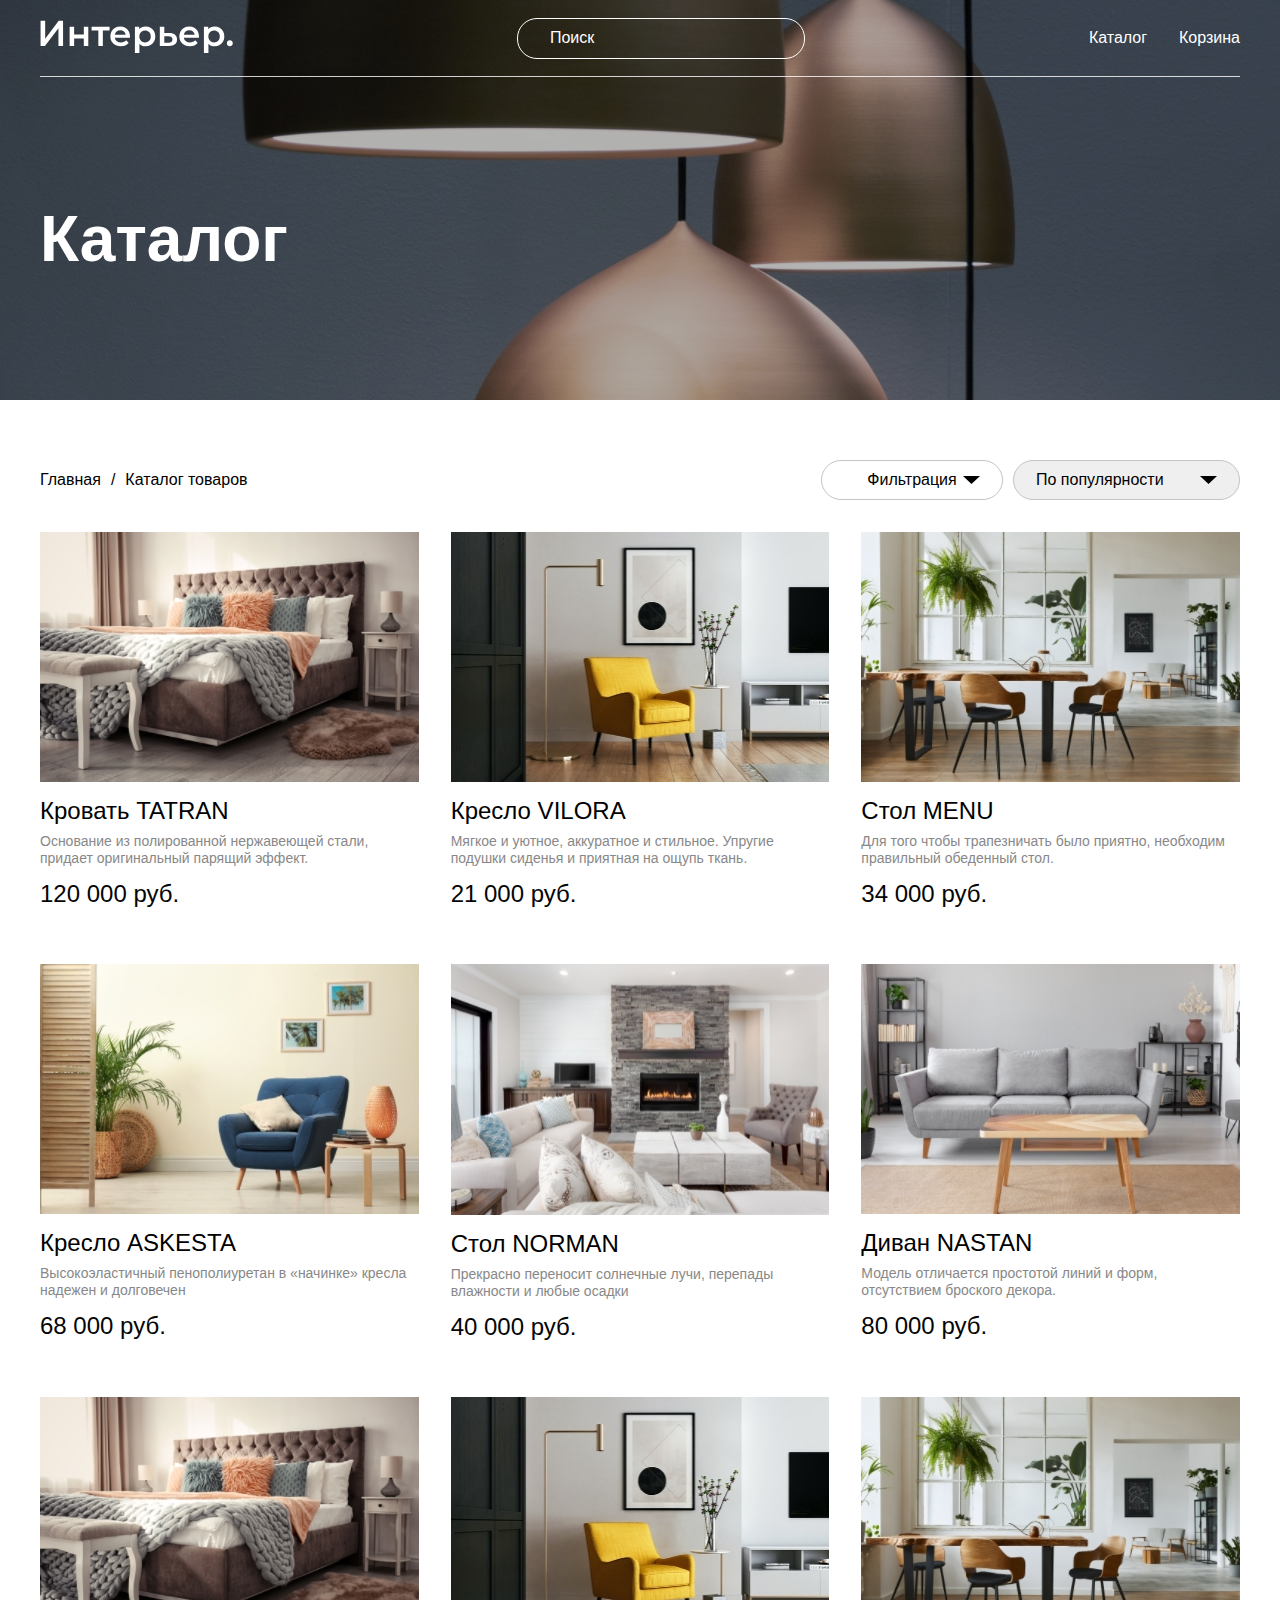
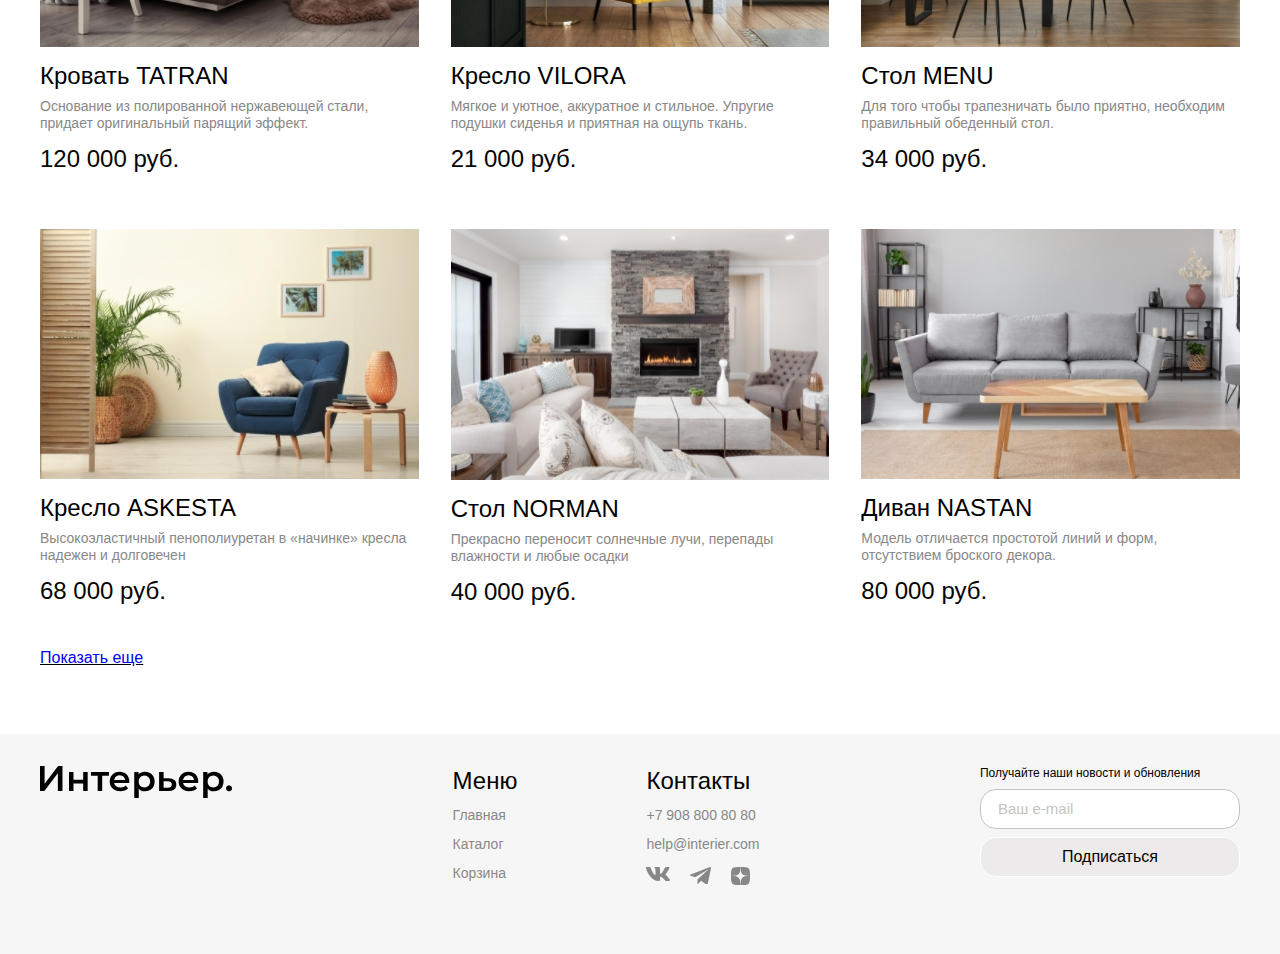
==== cart.html @ 47e3a4e4 "перевела на препроцессоры" ====
<!DOCTYPE html>
<html lang="en">

<head>
    <meta charset="UTF-8">
    <meta name="viewport" content="width=device-width, initial-scale=1.0">
    <title>Каталог</title>
    <link rel="stylesheet" href="style.css">

</head>

<body>

    <div class="top-catalog center">
        <header class="header">
            <a class="header__logo logo" href="index.html"><img src="img/logo.svg" alt="логотип"></a>


            <input class="header__search" placeholder="Поиск">

            <nav class="header__menu">
                <ul class="header__menu-list">
                    <li class="header__menu-item"><a class="header__menu-link menu__link"
                            href="catalog.html">Каталог</a>
                    </li>
                    <li class="header__menu-item"><a class="header__menu-link menu__link" href="basket.html">Корзина</a>
                    </li>
                </ul>
            </nav>
        </header>

        <section class="top__content">
            <h1 class="top__title top-catalog__title">Каталог</h1>
        </section>
    </div>

    <div class="menu-catalog center">
        <nav>
            <ul class="menu-catalog__nav">
                <li class="menu-catalog__item"><a class="menu-catalog__link" href="index.html">Главная</a></li>
                <li class="menu-catalog__item"><a class="menu-catalog__link" href="index.html">Каталог товаров</a></li>
            </ul>
        </nav>

        <div class="filter">
            <button class="filter__button">Фильтрация</button>
            <select class="filter__select" name="popular" id="">
                <option value="">По популярности</option>
            </select>
        </div>
    </div>

    <section class="product__box product-catalog__box center">

        <div class="product__content">

            <article class="product__card">
                <a href="#"><img class="product__img" src="img/product5.jpeg" alt="желтое кресло"></a>
                <a class="product__name" href="#">Кровать TATRAN</a>
                <p class="product__text">Основание из полированной нержавеющей стали, придает оригинальный парящий
                    эффект.</p>

                <div class="product__box-price">
                    <span class="product__price">120 000 руб.</span>
                </div>
            </article>

            <article class="product__card">
                <a href="#"><img class="product__img" src="img/product1.jpeg" alt="желтое кресло"></a>
                <a class="product__name" href="#">Кресло VILORA</a>
                <p class="product__text">Мягкое и уютное, аккуратное и стильное. Упругие подушки сиденья и приятная на
                    ощупь ткань.</p>

                <div class="product__box-price">
                    <span class="product__price">21 000 руб.</span>
                </div>
            </article>

            <article class="product__card">
                <a href="#"><img class="product__img" src="img/product6.jpeg" alt="желтое кресло"></a>
                <a class="product__name" href="#">Стол MENU</a>
                <p class="product__text">Для того чтобы трапезничать было приятно, необходим правильный обеденный стол.
                </p>

                <div class="product__box-price">
                    <span class="product__price">34 000 руб.</span>
                </div>
            </article>

            <article class="product__card">
                <a href="#"><img class="product__img" src="img/product7.jpeg" alt="желтое кресло"></a>
                <a class="product__name" href="#">Кресло ASKESTA</a>
                <p class="product__text">Высокоэластичный пенополиуретан в «начинке» кресла надежен и долговечен</p>

                <div class="product__box-price">
                    <span class="product__price">68 000 руб.</span>
                </div>
            </article>

            <article class="product__card">
                <a href="#"><img class="product__img" src="img/product8.jpeg" alt="желтое кресло"></a>
                <a class="product__name" href="#">Стол NORMAN</a>
                <p class="product__text">Прекрасно переносит солнечные лучи, перепады влажности и любые осадки</p>

                <div class="product__box-price">
                    <span class="product__price">40 000 руб.</span>
                </div>
            </article>

            <article class="product__card">
                <a href="#"><img class="product__img" src="img/product9.jpeg" alt="желтое кресло"></a>
                <a class="product__name" href="#">Диван NASTAN</a>
                <p class="product__text">Модель отличается простотой линий и форм, отсутствием броского декора.</p>

                <div class="product__box-price">
                    <span class="product__price">80 000 руб.</span>
                </div>
            </article>

            <article class="product__card">
                <a href="#"><img class="product__img" src="img/product5.jpeg" alt="желтое кресло"></a>
                <a class="product__name" href="#">Кровать TATRAN</a>
                <p class="product__text">Основание из полированной нержавеющей стали, придает оригинальный парящий
                    эффект.</p>

                <div class="product__box-price">
                    <span class="product__price">120 000 руб.</span>
                </div>
            </article>

            <article class="product__card">
                <a href="#"><img class="product__img" src="img/product1.jpeg" alt="желтое кресло"></a>
                <a class="product__name" href="#">Кресло VILORA</a>
                <p class="product__text">Мягкое и уютное, аккуратное и стильное. Упругие подушки сиденья и приятная на
                    ощупь ткань.</p>

                <div class="product__box-price">
                    <span class="product__price">21 000 руб.</span>
                </div>
            </article>

            <article class="product__card">
                <a href="#"><img class="product__img" src="img/product6.jpeg" alt="желтое кресло"></a>
                <a class="product__name" href="#">Стол MENU</a>
                <p class="product__text">Для того чтобы трапезничать было приятно, необходим правильный обеденный стол.
                </p>

                <div class="product__box-price">
                    <span class="product__price">34 000 руб.</span>
                </div>
            </article>

            <article class="product__card">
                <a href="#"><img class="product__img" src="img/product7.jpeg" alt="желтое кресло"></a>
                <a class="product__name" href="#">Кресло ASKESTA</a>
                <p class="product__text">Высокоэластичный пенополиуретан в «начинке» кресла надежен и долговечен</p>

                <div class="product__box-price">
                    <span class="product__price">68 000 руб.</span>
                </div>
            </article>

            <article class="product__card">
                <a href="#"><img class="product__img" src="img/product8.jpeg" alt="желтое кресло"></a>
                <a class="product__name" href="#">Стол NORMAN</a>
                <p class="product__text">Прекрасно переносит солнечные лучи, перепады влажности и любые осадки</p>

                <div class="product__box-price">
                    <span class="product__price">40 000 руб.</span>
                </div>
            </article>

            <article class="product__card">
                <a href="#"><img class="product__img" src="img/product9.jpeg" alt="желтое кресло"></a>
                <a class="product__name" href="#">Диван NASTAN</a>
                <p class="product__text">Модель отличается простотой линий и форм, отсутствием броского декора.</p>

                <div class="product__box-price">
                    <span class="product__price">80 000 руб.</span>
                </div>
            </article>
        </div>
    </section>

    <div class="link-box center"><a href="#">Показать еще</a></div>

    <footer class="footer center">

        <a class="footer__logo logo" href="index.html"><img src="img/Logo black.svg" alt="логотип"></a>

        <div class="footer__nav-content">

            <nav class="footer__menu">
                <h4 class="footer__heading">Меню</h4>
                <ul class="footer__menu-list">
                    <li class="footer__menu-item"><a class="footer__link menu__link" href="index.html">Главная</a>
                    </li>
                    <li class="footer__menu-item"> <a class="footer__link menu__link" href="catalog.html">Каталог</a>
                    </li>
                    <li class="footer__menu-item"><a class="footer__link menu__link" href="basket.html">Корзина</a></li>
                </ul>
            </nav>

            <div class="contacts">

                <h4 class="footer__heading">Контакты</h4>
                <ul class="footer__menu-list footer__contact-list">
                    <li class="footer__list-item footer__contact-item"><a class="footer__link"
                            href="tel:+7 908 800 80 80">+7 908 800 80 80</a>
                    </li>
                    <li class="footer__list-item footer__contact-item"><a class="footer__link"
                            href="mailto:help@interier.com">help@interier.com</a>
                    </li>
                </ul>

                <ul class="footer__menu-list footer__social-list">
                    <li class="footer__list-item footer__social-item"><a href="#"><svg width="24.000488"
                                height="14.000000" viewBox="0 0 24.0005 14" fill="none"
                                xmlns="http://www.w3.org/2000/svg" xmlns:xlink="http://www.w3.org/1999/xlink">
                                <desc>
                                    Created with Pixso.
                                </desc>
                                <defs />
                                <path id="Vector"
                                    d="M23.45 0.94C23.61 0.4 23.45 0 22.65 0L20.02 0C19.36 0 19.05 0.34 18.88 0.72C18.88 0.72 17.55 3.92 15.66 6C15.04 6.6 14.77 6.79 14.43 6.79C14.27 6.79 14.01 6.6 14.01 6.05L14.01 0.94C14.01 0.29 13.83 0 13.27 0L9.15 0C8.73 0 8.48 0.3 8.48 0.59C8.48 1.21 9.42 1.35 9.52 3.1L9.52 6.9C9.52 7.73 9.37 7.88 9.03 7.88C8.14 7.88 5.98 4.67 4.69 1C4.45 0.28 4.19 0 3.52 0L0.89 0C0.14 0 0 0.34 0 0.72C0 1.41 0.89 4.79 4.14 9.28C6.31 12.34 9.37 14 12.15 14C13.82 14 14.02 13.63 14.02 12.99L14.02 10.68C14.02 9.94 14.18 9.79 14.71 9.79C15.1 9.79 15.77 9.99 17.33 11.46C19.1 13.21 19.4 14 20.4 14L23.02 14C23.77 14 24.15 13.63 23.93 12.9C23.7 12.18 22.85 11.12 21.72 9.88C21.11 9.17 20.19 8.4 19.91 8.02C19.52 7.53 19.63 7.31 19.91 6.87C19.91 6.87 23.11 2.45 23.44 0.94L23.45 0.94Z"
                                    fill="#888888" fill-opacity="1.000000" fill-rule="evenodd" />
                            </svg></a></li>
                    <li class="footer__list-item footer__social-item"><a href="#"><svg width="21.000000"
                                height="17.675720" viewBox="0 0 21 17.6757" fill="none"
                                xmlns="http://www.w3.org/2000/svg" xmlns:xlink="http://www.w3.org/1999/xlink">
                                <desc>
                                    Created with Pixso.
                                </desc>
                                <defs />
                                <path id="Vector"
                                    d="M19.29 0.2L0.68 7.41C-0.06 7.74 -0.32 8.42 0.5 8.78L5.28 10.31L16.82 3.14C17.45 2.69 18.09 2.81 17.54 3.3L7.63 12.32L7.31 16.14C7.6 16.73 8.13 16.73 8.47 16.44L11.21 13.83L15.91 17.37C17 18.02 17.59 17.6 17.83 16.41L20.91 1.74C21.23 0.28 20.68 -0.37 19.29 0.2Z"
                                    fill="#888888" fill-opacity="1.000000" fill-rule="nonzero" />
                            </svg>
                        </a></li>
                    <li class="footer__list-item footer__social-item"><a href="#"><svg width="19.000000"
                                height="18.000000" viewBox="0 0 19 18" fill="none" xmlns="http://www.w3.org/2000/svg"
                                xmlns:xlink="http://www.w3.org/1999/xlink">
                                <desc>
                                    Created with Pixso.
                                </desc>
                                <defs />
                                <path id="Vector"
                                    d="M11.33 10.73C9.83 12.19 9.73 14.01 9.6 18C13.52 18 16.23 17.98 17.62 16.7C18.98 15.37 19 12.69 19 9.09C14.79 9.22 12.87 9.32 11.33 10.73ZM0 9.09C0 12.69 0.01 15.37 1.37 16.7C2.76 17.98 5.47 18 9.39 18C9.26 14.01 9.16 12.19 7.66 10.73C6.12 9.32 4.2 9.21 0 9.09ZM9.39 0C5.48 0 2.76 0.01 1.37 1.29C0.01 2.62 0 5.31 0 8.9C4.2 8.77 6.12 8.67 7.66 7.26C9.16 5.8 9.26 3.98 9.39 0ZM11.33 7.26C9.83 5.8 9.73 3.98 9.6 0C13.52 0 16.23 0.01 17.62 1.29C18.98 2.62 19 5.31 19 8.9C14.79 8.77 12.87 8.67 11.33 7.26Z"
                                    fill="#888888" fill-opacity="1.000000" fill-rule="nonzero" />
                            </svg>
                        </a>
                    </li>
                </ul>

            </div>
        </div>

        <form class="footer__subscription" action="#">
            <p class="footer__subscription-text">Получайте наши новости и обновления</p>
            <input class="footer__subscription-input" type="email" placeholder="Ваш e-mail">
            <button class="footer__subscription-button">Подписаться</button>
        </form>

    </footer>
</body>

</html>
---- style.css ----
@charset "UTF-8";
* {
  margin: 0;
  padding: 0;
  list-style: none;
}

a {
  text-decoration: none;
}

body {
  font-family: "Montserrat", sans-serif;
}

.center {
  padding-left: calc(50% - 600px);
  padding-right: calc(50% - 600px);
}

.header {
  height: 76px;
  display: flex;
  border-bottom: 0.5px solid rgba(255, 255, 255, 0.8);
  flex-wrap: wrap;
  justify-content: space-between;
  align-items: center;
}
.header__search {
  width: 288px;
  height: 41px;
  border: 1px solid rgb(255, 255, 255);
  outline: none;
  border-radius: 20px;
  background-color: transparent;
  color: rgb(255, 255, 255);
  font-size: 16px;
  font-weight: 400;
  line-height: 20px;
  letter-spacing: 0%;
  text-align: left;
  padding-left: 32px;
  padding-right: 32px;
  box-sizing: border-box;
}
.header__search::-moz-placeholder {
  color: rgb(255, 255, 255);
  font-size: 16px;
  font-weight: 400;
  line-height: 20px;
  font: inherit;
}
.header__search::placeholder {
  color: rgb(255, 255, 255);
  font-size: 16px;
  font-weight: 400;
  line-height: 20px;
  font: inherit;
}
.header__menu-list {
  display: flex;
  gap: 32px;
}
.header__menu-link {
  color: rgb(255, 255, 255);
  font-size: 16px;
  font-weight: 400;
  line-height: 20px;
}
.header__menu-link:hover {
  text-decoration: underline;
}

.top {
  height: 735px;
  background-image: url(img/topback.jpeg);
  background-repeat: no-repeat;
  background-position: center;
  background-size: cover;
}
.top__title {
  font-weight: 600;
  font-size: 64px;
  line-height: 70px;
  margin-top: 64px;
  margin-bottom: 16px;
  color: rgb(255, 255, 255);
  width: 792px;
}
.top__text {
  font-size: 24px;
  line-height: 32px;
  margin-bottom: 16px;
  font-weight: 400;
  color: rgb(255, 255, 255);
}
.top__link {
  font-size: 16px;
  line-height: 24px;
  color: rgb(255, 255, 255);
  font-weight: 400;
}

.for {
  padding-top: 64px;
}
.for__box {
  display: grid;
  gap: 32px;
  grid-template-columns: repeat(6, 1fr);
  grid-template-rows: repeat(2, 1 fr);
}
.for__item {
  height: 415px;
  grid-column: span 2;
  color: rgb(255, 255, 255);
  font-size: 34px;
  font-weight: 600;
  line-height: 41px;
  display: flex;
  justify-content: center;
  align-items: center;
}
.for__item_big {
  height: 415px;
  grid-column: span 3;
}
.for__item1 {
  background-image: url(img/product1_for.png);
}
.for__item2 {
  background-image: url(img/product2_for.png);
}
.for__item3 {
  background-image: url(img/product3_for.png);
}
.for__item4 {
  background-image: url(img/product4_for.png);
}
.for__item5 {
  background-image: url(img/product5_for.png);
}

.product {
  margin-top: 64px;
}
.product__card {
  width: 378.6666666667px;
  display: flex;
  flex-direction: column;
}
.product__content {
  margin-top: 32px;
  display: flex;
  row-gap: 48px;
  -moz-column-gap: 32px;
       column-gap: 32px;
  flex-wrap: wrap;
}
.product__img {
  width: 100%;
}
.product__heading {
  font-weight: 600;
  font-size: 48px;
  line-height: 59px;
  color: #000000;
  margin-bottom: 32px;
}
.product__name {
  font-weight: 500;
  font-size: 24px;
  line-height: 29px;
  color: #000000;
  margin-top: 10px;
  margin-bottom: 8px;
}
.product__text {
  font-size: 14px;
  font-weight: 400;
  line-height: 17px;
  color: #888888;
  margin-bottom: 12px;
}
.product__box-price {
  display: flex;
  gap: 30px;
  padding-bottom: 8px;
}
.product__price {
  font-weight: 500;
  font-size: 24px;
  line-height: 29px;
  color: #050505;
}
.product__price_oldprice {
  font-weight: 500;
  font-size: 24px;
  line-height: 29px;
  text-decoration-line: line-through;
  color: #888888;
}

.link-box {
  font-size: 16px;
  font-weight: 400;
  line-height: 24px;
  text-decoration-line: underline;
  margin-top: 32px;
  margin-bottom: 64px;
}

.footer {
  display: flex;
  flex-wrap: wrap;
  justify-content: space-between;
  background-color: rgb(247, 246, 246);
  padding-top: 32px;
  padding-bottom: 60px;
}
.footer__nav-content {
  display: flex;
  flex-wrap: wrap;
  gap: 129px;
}
.footer__heading {
  font-weight: 500;
  font-size: 24px;
  line-height: 29px;
  color: #000000;
  margin-bottom: 12px;
}
.footer__link {
  font-weight: 500;
  font-size: 14px;
  line-height: 17px;
  color: #888888;
  text-decoration: none;
  display: block;
  margin-bottom: 12px;
}
.footer__social-list {
  padding-top: 2px;
  display: flex;
  gap: 20px;
}
.footer__social-item:hover {
  filter: brightness(0);
}
.footer__subscription {
  display: flex;
  flex-direction: column;
  gap: 8px;
}
.footer__subscription-text {
  font-size: 12px;
  font-weight: 400;
  line-height: 15px;
  color: #000000;
}
.footer__subscription-input {
  width: 260px;
  height: 40px;
  background: #FFFFFF;
  border: 1px solid #C4C4C4;
  box-sizing: border-box;
  border-radius: 16px;
  font-weight: normal;
  font-size: 15px;
  line-height: 18px;
  color: #C4C4C4;
}
.footer__subscription-input::-moz-placeholder {
  color: rgb(196, 196, 196);
  font-size: 12px;
  font-weight: 400;
  line-height: 15px;
  padding-left: 17px;
  padding-top: 12px;
  padding-bottom: 12px;
  font: inherit;
}
.footer__subscription-input::placeholder {
  color: rgb(196, 196, 196);
  font-size: 12px;
  font-weight: 400;
  line-height: 15px;
  padding-left: 17px;
  padding-top: 12px;
  padding-bottom: 12px;
  font: inherit;
}
.footer__subscription-button {
  background: rgba(222, 215, 215, 0.4117647059);
  border: 1px solid #FFFFFF;
  box-sizing: border-box;
  border-radius: 16px;
  width: 260px;
  height: 40px;
  font-size: 15px;
  line-height: 18px;
  color: #000000;
  font: inherit;
}
.footer__subscription-button:hover {
  background: rgb(0, 0, 0);
  color: #FFFFFF;
}

/* для каталога */
.top-catalog {
  height: 400px;
  background-image: url(img/topcatalog.png);
  background-repeat: no-repeat;
  background-position: center;
  background-size: cover;
}
.top-catalog__title {
  margin-top: 127px;
}

.menu-catalog {
  display: flex;
  justify-content: space-between;
  align-items: center;
  padding-top: 60px;
}
.menu-catalog__nav {
  display: flex;
}
.menu-catalog__nav :first-child ::after {
  content: "/";
  padding-left: 10px;
  padding-right: 10px;
}
.menu-catalog__link {
  color: rgb(0, 0, 0);
  font-size: 16px;
  font-weight: 400;
  line-height: 32px;
}

.filter {
  display: flex;
  gap: 10px;
}
.filter__button {
  background-color: #fff;
  background-image: url(img/Polygon.svg);
  background-repeat: no-repeat;
  background-position: center right 22px;
  width: 182px;
  height: 40px;
  box-sizing: border-box;
  border: 1px solid rgb(196, 196, 196);
  border-radius: 20px;
  color: rgb(0, 0, 0);
  font-size: 16px;
  font-weight: 500;
  line-height: 20px;
}
.filter__select {
  -webkit-appearance: none;
     -moz-appearance: none;
          appearance: none;
  background-image: url(img/Polygon.svg);
  background-repeat: no-repeat;
  background-position: center right 22px;
  width: 227px;
  height: 40px;
  box-sizing: border-box;
  border: 1px solid rgb(196, 196, 196);
  border-radius: 20px;
  font-size: 16px;
  font-weight: 400;
  line-height: 20px;
  padding-left: 22px;
}/*# sourceMappingURL=style.css.map */
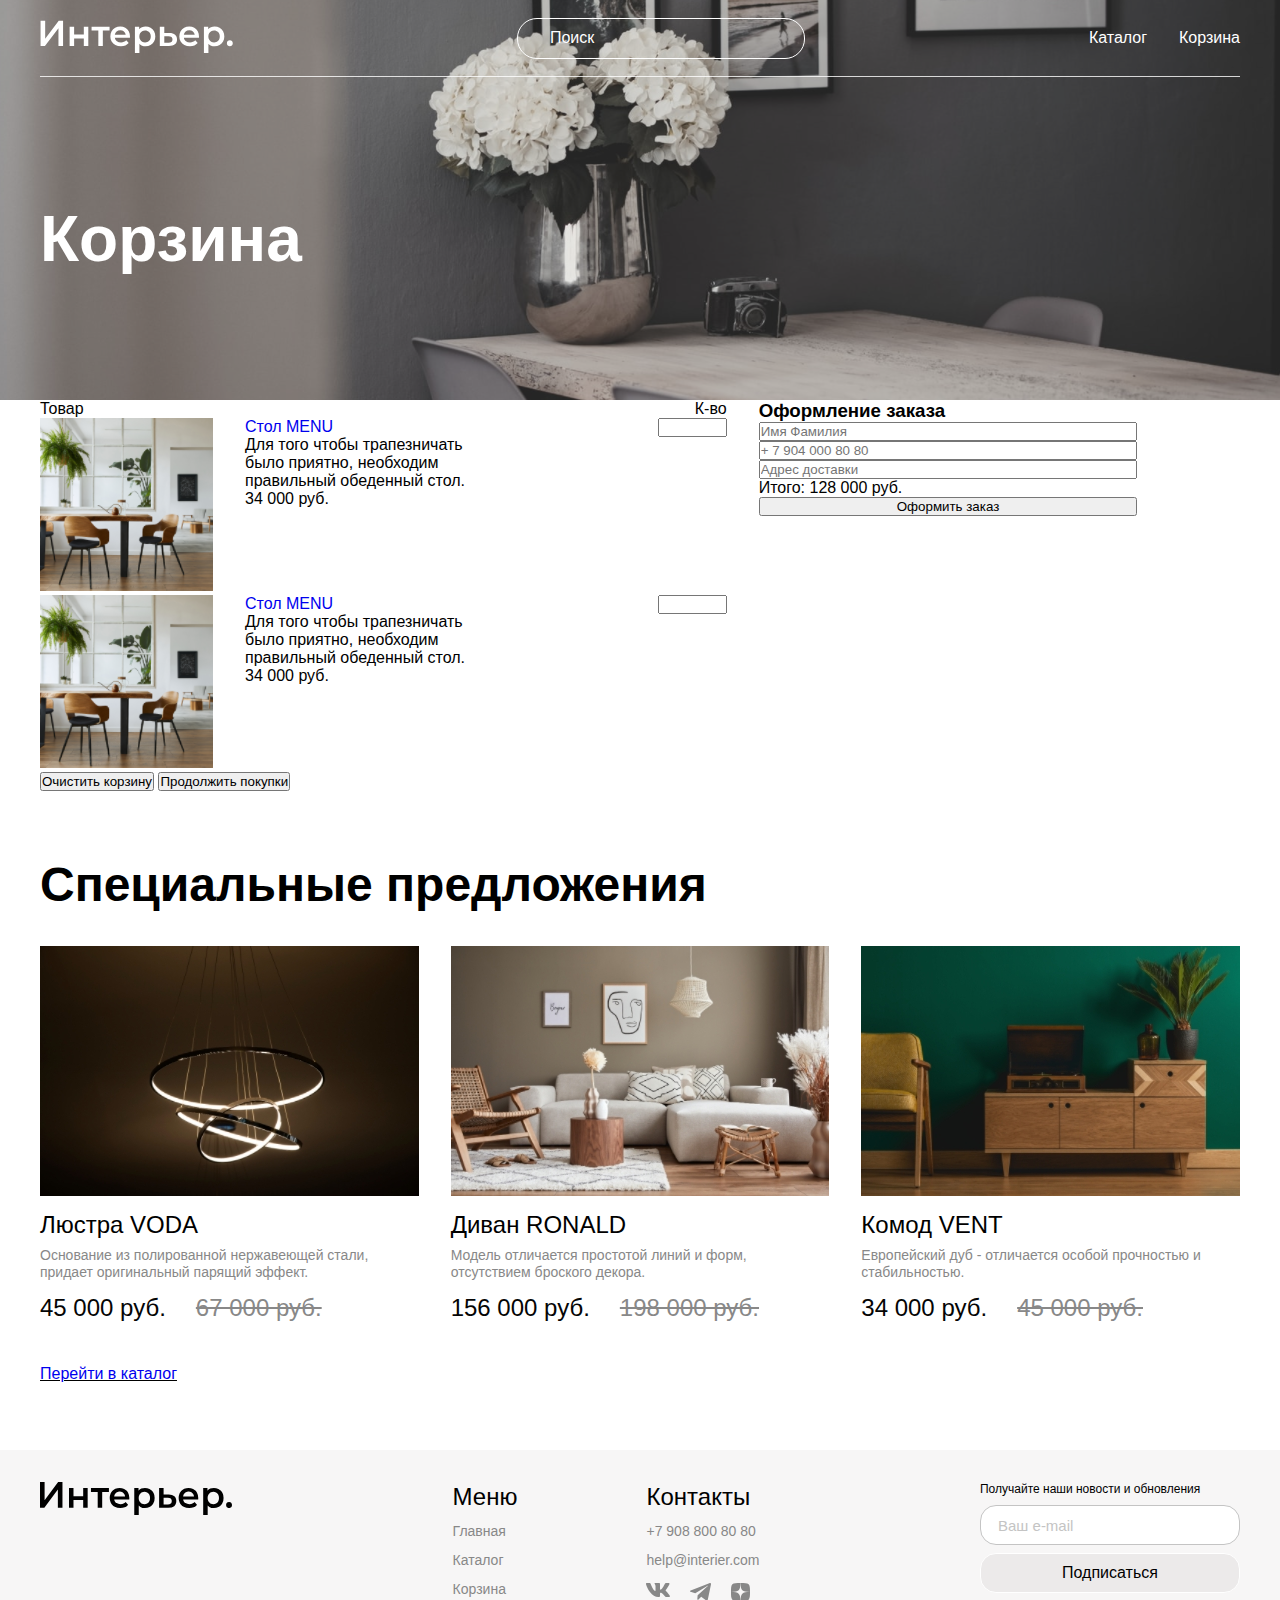
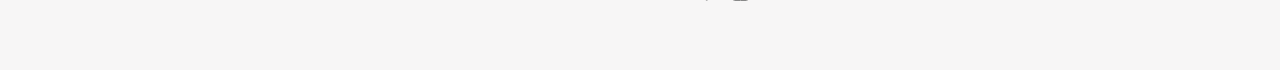
==== commit a2dae4d9: "наполнила корзину контентом и сделала позиционирование" ====
--- a/cart.html
+++ b/cart.html
@@ -4,14 +4,14 @@
 <head>
     <meta charset="UTF-8">
     <meta name="viewport" content="width=device-width, initial-scale=1.0">
-    <title>Каталог</title>
+    <title>Корзина</title>
     <link rel="stylesheet" href="style.css">
 
 </head>
 
 <body>
 
-    <div class="top-catalog center">
+    <div class="top-cart center">
         <header class="header">
             <a class="header__logo logo" href="index.html"><img src="img/logo.svg" alt="логотип"></a>
 
@@ -23,166 +23,116 @@
                     <li class="header__menu-item"><a class="header__menu-link menu__link"
                             href="catalog.html">Каталог</a>
                     </li>
-                    <li class="header__menu-item"><a class="header__menu-link menu__link" href="basket.html">Корзина</a>
+                    <li class="header__menu-item"><a class="header__menu-link menu__link" href="cart.html">Корзина</a>
                     </li>
                 </ul>
             </nav>
         </header>
 
         <section class="top__content">
-            <h1 class="top__title top-catalog__title">Каталог</h1>
+            <h1 class="top__title top-catalog__title">Корзина</h1>
         </section>
     </div>
 
-    <div class="menu-catalog center">
-        <nav>
-            <ul class="menu-catalog__nav">
-                <li class="menu-catalog__item"><a class="menu-catalog__link" href="index.html">Главная</a></li>
-                <li class="menu-catalog__item"><a class="menu-catalog__link" href="index.html">Каталог товаров</a></li>
-            </ul>
-        </nav>
-
-        <div class="filter">
-            <button class="filter__button">Фильтрация</button>
-            <select class="filter__select" name="popular" id="">
-                <option value="">По популярности</option>
-            </select>
+    <div class="cart center">
+        <div class="cart__choice">
+            <div class="cart__columns">
+                <div class="cart__column-name">Товар</div>
+                <div class="cart__column-name">К-во</div>
+            </div>
+
+            <article class="cart__product-card">
+                <a href="#"><img class="cart__product-img" src="img/cart_product1.png" alt="желтое кресло"></a>
+
+                <div class="cart__product-info">
+                    <a class="cart__product-name" href="#">Стол MENU</a>
+                    <p class="cart__product-text">Для того чтобы трапезничать было приятно, необходим правильный обеденный стол.</p>
+                    <span class="cart__product-price">34 000 руб.</span>
+                </div>
+
+                <input class="cart__product-input" type="number">
+
+            </article>
+
+            <article class="cart__product-card">
+                <a href="#"><img class="cart__product-img" src="img/cart_product1.png" alt="желтое кресло"></a>
+
+                <div class="cart__product-info">
+                    <a class="cart__product-name" href="#">Стол MENU</a>
+                    <p class="cart__product-text">Для того чтобы трапезничать было приятно, необходим правильный обеденный стол.</p>
+                    <span class="cart__product-price">34 000 руб.</span>
+                </div>
+
+                <input class="cart__product-input" type="number">
+
+            </article>
+
+            <div class="cart__buttons">
+                <button>Очистить корзину</button>
+                <button>Продолжить покупки</button>
+            </div>
+
+            <div class="cart__product-card">
+
+            </div>
+
         </div>
+
+        <form class="cart__form" action="#">
+            <h3>Оформление заказа</h3>
+            <input placeholder="Имя Фамилия" type="text">
+            <input placeholder="+ 7 904 000 80 80" type="text">
+            <input placeholder="Адрес доставки" type="text">
+            <p>Итого: 128 000 руб.</p>
+            <button>Оформить заказ</button>
+
+        </form>
     </div>
 
-    <section class="product__box product-catalog__box center">
+    <section class="product center">
+
+        <h2 class="product__heading">Специальные предложения</h2>
 
         <div class="product__content">
 
             <article class="product__card">
-                <a href="#"><img class="product__img" src="img/product5.jpeg" alt="желтое кресло"></a>
-                <a class="product__name" href="#">Кровать TATRAN</a>
+                <a href="#"><img class="product__img" src="img/product2.jpeg" alt="желтое кресло"></a>
+                <a class="product__name" href="#">Люстра VODA</a>
                 <p class="product__text">Основание из полированной нержавеющей стали, придает оригинальный парящий
                     эффект.</p>
 
                 <div class="product__box-price">
-                    <span class="product__price">120 000 руб.</span>
+                    <span class="product__price">45 000 руб.</span>
+                    <span class="product__price product__price_oldprice">67 000 руб.</span>
                 </div>
             </article>
 
             <article class="product__card">
-                <a href="#"><img class="product__img" src="img/product1.jpeg" alt="желтое кресло"></a>
-                <a class="product__name" href="#">Кресло VILORA</a>
-                <p class="product__text">Мягкое и уютное, аккуратное и стильное. Упругие подушки сиденья и приятная на
-                    ощупь ткань.</p>
+                <a href="#"><img class="product__img" src="img/product3.jpeg" alt="желтое кресло"></a>
+                <a class="product__name" href="#">Диван RONALD</a>
+                <p class="product__text">Модель отличается простотой линий и форм, отсутствием броского декора.</p>
 
                 <div class="product__box-price">
-                    <span class="product__price">21 000 руб.</span>
+                    <span class="product__price">156 000 руб.</span>
+                    <span class="product__price product__price_oldprice">198 000 руб.</span>
                 </div>
             </article>
 
             <article class="product__card">
-                <a href="#"><img class="product__img" src="img/product6.jpeg" alt="желтое кресло"></a>
-                <a class="product__name" href="#">Стол MENU</a>
-                <p class="product__text">Для того чтобы трапезничать было приятно, необходим правильный обеденный стол.
-                </p>
+                <a href="#"><img class="product__img" src="img/product4.jpeg" alt="желтое кресло"></a>
+                <a class="product__name" href="#">Комод VENT</a>
+                <p class="product__text">Европейский дуб - отличается особой прочностью и стабильностью.</p>
 
                 <div class="product__box-price">
                     <span class="product__price">34 000 руб.</span>
-                </div>
-            </article>
-
-            <article class="product__card">
-                <a href="#"><img class="product__img" src="img/product7.jpeg" alt="желтое кресло"></a>
-                <a class="product__name" href="#">Кресло ASKESTA</a>
-                <p class="product__text">Высокоэластичный пенополиуретан в «начинке» кресла надежен и долговечен</p>
-
-                <div class="product__box-price">
-                    <span class="product__price">68 000 руб.</span>
-                </div>
-            </article>
-
-            <article class="product__card">
-                <a href="#"><img class="product__img" src="img/product8.jpeg" alt="желтое кресло"></a>
-                <a class="product__name" href="#">Стол NORMAN</a>
-                <p class="product__text">Прекрасно переносит солнечные лучи, перепады влажности и любые осадки</p>
-
-                <div class="product__box-price">
-                    <span class="product__price">40 000 руб.</span>
-                </div>
-            </article>
-
-            <article class="product__card">
-                <a href="#"><img class="product__img" src="img/product9.jpeg" alt="желтое кресло"></a>
-                <a class="product__name" href="#">Диван NASTAN</a>
-                <p class="product__text">Модель отличается простотой линий и форм, отсутствием броского декора.</p>
-
-                <div class="product__box-price">
-                    <span class="product__price">80 000 руб.</span>
-                </div>
-            </article>
-
-            <article class="product__card">
-                <a href="#"><img class="product__img" src="img/product5.jpeg" alt="желтое кресло"></a>
-                <a class="product__name" href="#">Кровать TATRAN</a>
-                <p class="product__text">Основание из полированной нержавеющей стали, придает оригинальный парящий
-                    эффект.</p>
-
-                <div class="product__box-price">
-                    <span class="product__price">120 000 руб.</span>
-                </div>
-            </article>
-
-            <article class="product__card">
-                <a href="#"><img class="product__img" src="img/product1.jpeg" alt="желтое кресло"></a>
-                <a class="product__name" href="#">Кресло VILORA</a>
-                <p class="product__text">Мягкое и уютное, аккуратное и стильное. Упругие подушки сиденья и приятная на
-                    ощупь ткань.</p>
-
-                <div class="product__box-price">
-                    <span class="product__price">21 000 руб.</span>
-                </div>
-            </article>
-
-            <article class="product__card">
-                <a href="#"><img class="product__img" src="img/product6.jpeg" alt="желтое кресло"></a>
-                <a class="product__name" href="#">Стол MENU</a>
-                <p class="product__text">Для того чтобы трапезничать было приятно, необходим правильный обеденный стол.
-                </p>
-
-                <div class="product__box-price">
-                    <span class="product__price">34 000 руб.</span>
-                </div>
-            </article>
-
-            <article class="product__card">
-                <a href="#"><img class="product__img" src="img/product7.jpeg" alt="желтое кресло"></a>
-                <a class="product__name" href="#">Кресло ASKESTA</a>
-                <p class="product__text">Высокоэластичный пенополиуретан в «начинке» кресла надежен и долговечен</p>
-
-                <div class="product__box-price">
-                    <span class="product__price">68 000 руб.</span>
-                </div>
-            </article>
-
-            <article class="product__card">
-                <a href="#"><img class="product__img" src="img/product8.jpeg" alt="желтое кресло"></a>
-                <a class="product__name" href="#">Стол NORMAN</a>
-                <p class="product__text">Прекрасно переносит солнечные лучи, перепады влажности и любые осадки</p>
-
-                <div class="product__box-price">
-                    <span class="product__price">40 000 руб.</span>
-                </div>
-            </article>
-
-            <article class="product__card">
-                <a href="#"><img class="product__img" src="img/product9.jpeg" alt="желтое кресло"></a>
-                <a class="product__name" href="#">Диван NASTAN</a>
-                <p class="product__text">Модель отличается простотой линий и форм, отсутствием броского декора.</p>
-
-                <div class="product__box-price">
-                    <span class="product__price">80 000 руб.</span>
-                </div>
-            </article>
+                    <span class="product__price product__price_oldprice">45 000 руб.</span>
+                </div>
+            </article>
+
         </div>
     </section>
 
-    <div class="link-box center"><a href="#">Показать еще</a></div>
+    <div class="link-box center"><a href="#">Перейти в каталог</a></div>
 
     <footer class="footer center">
 
@@ -197,7 +147,7 @@
                     </li>
                     <li class="footer__menu-item"> <a class="footer__link menu__link" href="catalog.html">Каталог</a>
                     </li>
-                    <li class="footer__menu-item"><a class="footer__link menu__link" href="basket.html">Корзина</a></li>
+                    <li class="footer__menu-item"><a class="footer__link menu__link" href="cart.html">Корзина</a></li>
                 </ul>
             </nav>
 
--- a/style.css
+++ b/style.css
@@ -375,4 +375,46 @@
   font-weight: 400;
   line-height: 20px;
   padding-left: 22px;
+}
+
+.top-cart {
+  height: 400px;
+  background-image: url(img/topcart.png);
+  background-repeat: no-repeat;
+  background-position: center;
+  background-size: cover;
+}
+
+.cart {
+  display: grid;
+  background-color: #ffffff;
+  grid-template-columns: repeat(12, 1fr);
+  gap: 32px;
+}
+.cart__choice {
+  grid-column: 1/8;
+}
+.cart__columns {
+  display: flex;
+  justify-content: space-between;
+}
+.cart__product-card {
+  display: grid;
+  grid-template-columns: repeat(8, 1fr);
+  gap: 32px;
+}
+.cart__product-img {
+  grid-column: 1/23;
+}
+.cart__product-info {
+  grid-column: 2/6;
+}
+.cart__product-input {
+  grid-column: 10/8;
+  align-self: start;
+}
+.cart__form {
+  grid-column: 8/12;
+  display: flex;
+  flex-direction: column;
 }/*# sourceMappingURL=style.css.map */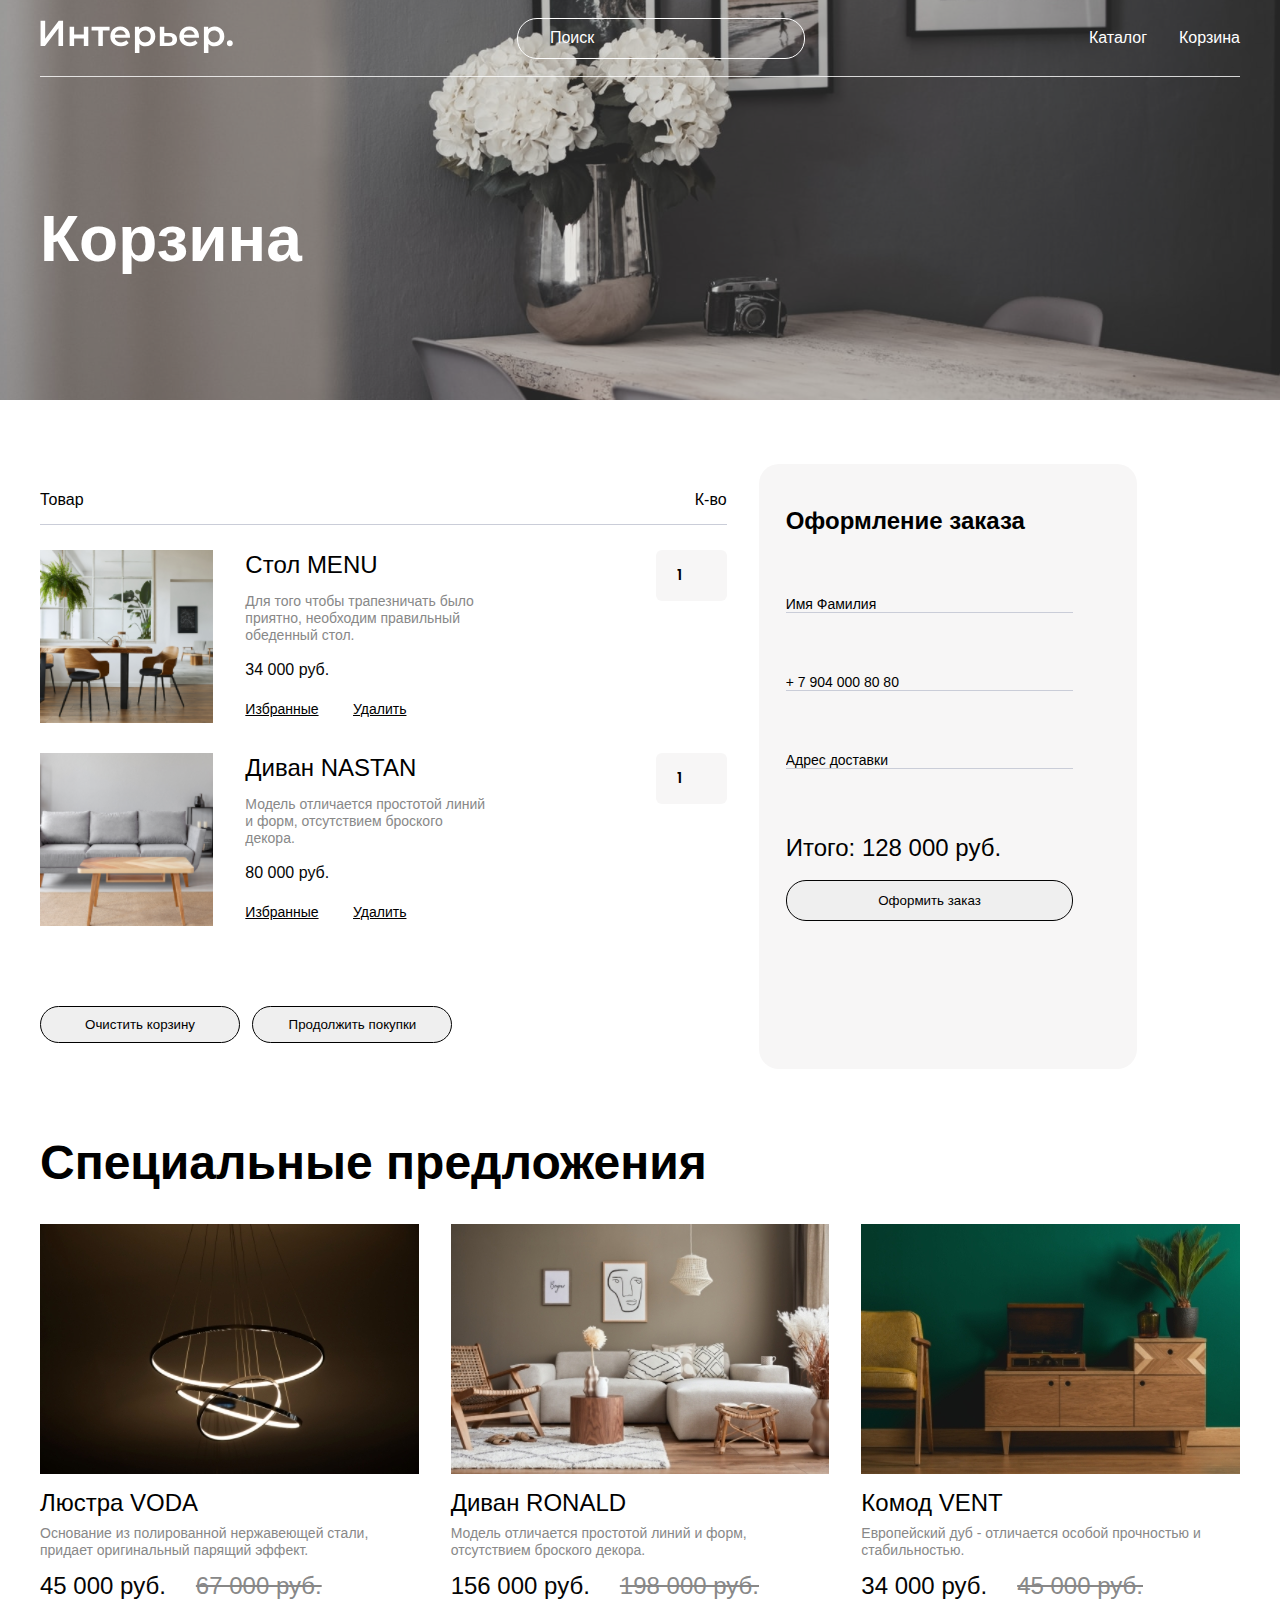
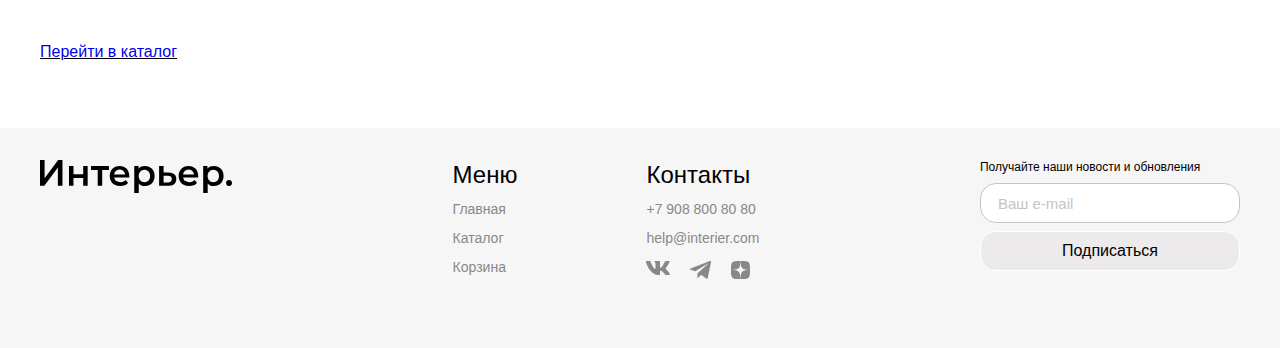
==== commit d1b4f04a: "переписала с 1м гридом" ====
--- a/cart.html
+++ b/cart.html
@@ -6,6 +6,9 @@
     <meta name="viewport" content="width=device-width, initial-scale=1.0">
     <title>Корзина</title>
     <link rel="stylesheet" href="style.css">
+    <link rel="preconnect" href="https://fonts.googleapis.com">
+    <link rel="preconnect" href="https://fonts.gstatic.com" crossorigin>
+    <link href="https://fonts.googleapis.com/css2?family=Poppins:wght@600&display=swap" rel="stylesheet">
 
 </head>
 
@@ -35,56 +38,53 @@
     </div>
 
     <div class="cart center">
-        <div class="cart__choice">
-            <div class="cart__columns">
-                <div class="cart__column-name">Товар</div>
-                <div class="cart__column-name">К-во</div>
+
+        <div class="cart__columns">
+            <div class="cart__column-name">Товар</div>
+            <div class="cart__column-name">К-во</div>
+        </div>
+
+        <a class="cart__product-img" href="#"><img src="img/cart_product1.png" alt="желтое кресло"></a>
+
+        <div class="cart__product-info">
+            <a class="cart__product-name" href="#">Стол MENU</a>
+            <p class="cart__product-text">Для того чтобы трапезничать было приятно, необходим правильный обеденный
+                стол.</p>
+            <span class="cart__product-price">34 000 руб.</span>
+            <div class="cart__link-box">
+                <a class="cart__product-link" href="#">Избранные</a>
+                <a class="cart__product-link" href="#">Удалить</a>
             </div>
-
-            <article class="cart__product-card">
-                <a href="#"><img class="cart__product-img" src="img/cart_product1.png" alt="желтое кресло"></a>
-
-                <div class="cart__product-info">
-                    <a class="cart__product-name" href="#">Стол MENU</a>
-                    <p class="cart__product-text">Для того чтобы трапезничать было приятно, необходим правильный обеденный стол.</p>
-                    <span class="cart__product-price">34 000 руб.</span>
-                </div>
-
-                <input class="cart__product-input" type="number">
-
-            </article>
-
-            <article class="cart__product-card">
-                <a href="#"><img class="cart__product-img" src="img/cart_product1.png" alt="желтое кресло"></a>
-
-                <div class="cart__product-info">
-                    <a class="cart__product-name" href="#">Стол MENU</a>
-                    <p class="cart__product-text">Для того чтобы трапезничать было приятно, необходим правильный обеденный стол.</p>
-                    <span class="cart__product-price">34 000 руб.</span>
-                </div>
-
-                <input class="cart__product-input" type="number">
-
-            </article>
-
-            <div class="cart__buttons">
-                <button>Очистить корзину</button>
-                <button>Продолжить покупки</button>
+        </div>
+
+        <input class="cart__product-input" value="1" type="number">
+
+        <a class="cart__product-img" href="#"><img src="img/cart_product2.png" alt="желтое кресло"></a>
+
+        <div class="cart__product-info">
+            <a class="cart__product-name" href="#">Диван NASTAN</a>
+            <p class="cart__product-text">Модель отличается простотой линий и форм, отсутствием броского декора. </p>
+            <span class="cart__product-price">80 000 руб.</span>
+            <div class="cart__link-box">
+                <a class="cart__product-link" href="#">Избранные</a>
+                <a class="cart__product-link" href="#">Удалить</a>
             </div>
-
-            <div class="cart__product-card">
-
-            </div>
-
+        </div>
+
+        <input class="cart__product-input" value="1" type="number">
+
+        <div class="cart__button-box">
+            <button class="cart__button">Очистить корзину</button>
+            <button class="cart__button">Продолжить покупки</button>
         </div>
 
         <form class="cart__form" action="#">
-            <h3>Оформление заказа</h3>
-            <input placeholder="Имя Фамилия" type="text">
-            <input placeholder="+ 7 904 000 80 80" type="text">
-            <input placeholder="Адрес доставки" type="text">
-            <p>Итого: 128 000 руб.</p>
-            <button>Оформить заказ</button>
+            <h3 class="cart__form-heading">Оформление заказа</h3>
+            <input class="cart__form-input" placeholder="Имя Фамилия" type="text">
+            <input class="cart__form-input" placeholder="+ 7 904 000 80 80" type="text">
+            <input class="cart__form-input" placeholder="Адрес доставки" type="text">
+            <p class="cart__form-text">Итого: 128 000 руб.</p>
+            <button class="cart__form-button">Оформить заказ</button>
 
         </form>
     </div>
--- a/style.css
+++ b/style.css
@@ -389,32 +389,146 @@
   display: grid;
   background-color: #ffffff;
   grid-template-columns: repeat(12, 1fr);
-  gap: 32px;
+  grid-template-rows: auto auto auto auto;
+  -moz-column-gap: 32px;
+       column-gap: 32px;
+  margin-top: 64px;
 }
 .cart__choice {
+  background-color: #491818;
+}
+.cart__columns {
+  display: flex;
+  justify-content: space-between;
+  align-items: end;
   grid-column: 1/8;
-}
-.cart__columns {
-  display: flex;
-  justify-content: space-between;
-}
-.cart__product-card {
-  display: grid;
-  grid-template-columns: repeat(8, 1fr);
-  gap: 32px;
+  padding-bottom: 14px;
+  margin-bottom: 25px;
+  border-bottom: 0.5px solid rgb(202, 205, 216);
+}
+.cart__column-name {
+  color: rgb(0, 0, 0);
+  font-size: 16px;
+  font-weight: 400;
+  line-height: 20px;
 }
 .cart__product-img {
-  grid-column: 1/23;
+  grid-column: 1/3;
+  width: 173px;
 }
 .cart__product-info {
-  grid-column: 2/6;
+  grid-column: 3/6;
+}
+.cart__product-name {
+  color: rgb(0, 0, 0);
+  font-size: 24px;
+  font-weight: 500;
+  line-height: 29px;
+}
+.cart__product-text {
+  color: rgb(136, 136, 136);
+  font-size: 14px;
+  font-weight: 400;
+  line-height: 17px;
+  padding-top: 14px;
+  padding-bottom: 16px;
+  padding-right: 32px;
 }
 .cart__product-input {
-  grid-column: 10/8;
   align-self: start;
+  grid-column: 7/8;
+  width: 100%;
+  height: 51px;
+  border-radius: 6px;
+  border: none;
+  box-sizing: border-box;
+  background: rgb(247, 246, 246);
+  color: rgb(0, 0, 0);
+  font-family: "Poppins";
+  font-weight: 600;
+  font-style: normal;
+  font-size: 14px;
+  line-height: 210%;
+  padding-left: 21px;
+}
+.cart__product-price {
+  color: rgb(5, 5, 5);
+  font-size: 16px;
+  font-weight: 500;
+  line-height: 20px;
+}
+.cart__link-box {
+  padding-top: 15px;
+}
+.cart__product-link {
+  color: rgb(0, 0, 0);
+  font-size: 14px;
+  font-weight: 400;
+  line-height: 210%;
+  text-decoration: underline;
+  padding-right: 30px;
+}
+.cart__button-box {
+  grid-column: 1/6;
+  margin-top: 50px;
+}
+.cart__button {
+  box-sizing: border-box;
+  border: 1px solid rgb(0, 0, 0);
+  border-radius: 50px;
+  width: 200px;
+  height: 37px;
+  margin-right: 8px;
 }
 .cart__form {
   grid-column: 8/12;
+  grid-row: 1/5;
   display: flex;
   flex-direction: column;
+  padding-top: 42px;
+  padding-left: 27px;
+  padding-right: 64px;
+  padding-bottom: 148px;
+}
+.cart__form {
+  border-radius: 20px;
+  background: rgb(247, 246, 246);
+}
+.cart__form-heading {
+  color: rgb(0, 0, 0);
+  font-size: 24px;
+  font-weight: 700;
+  line-height: 29px;
+}
+.cart__form-input {
+  border: 0;
+  border-bottom: 1px solid rgb(202, 205, 216);
+  background: transparent;
+  padding-top: 62px;
+}
+.cart__form-input::-moz-placeholder {
+  color: rgb(0, 0, 0);
+  font-size: 14px;
+  font-weight: 400;
+  line-height: 17px;
+}
+.cart__form-input::placeholder {
+  color: rgb(0, 0, 0);
+  font-size: 14px;
+  font-weight: 400;
+  line-height: 17px;
+}
+.cart__form-text {
+  color: rgb(0, 0, 0);
+  font-size: 24px;
+  font-weight: 500;
+  line-height: 29px;
+  padding-top: 64px;
+}
+.cart__form-button {
+  box-sizing: border-box;
+  border: 1px solid rgb(4, 4, 4);
+  border-radius: 20px;
+  height: 41px;
+  margin-top: 18px;
 }/*# sourceMappingURL=style.css.map */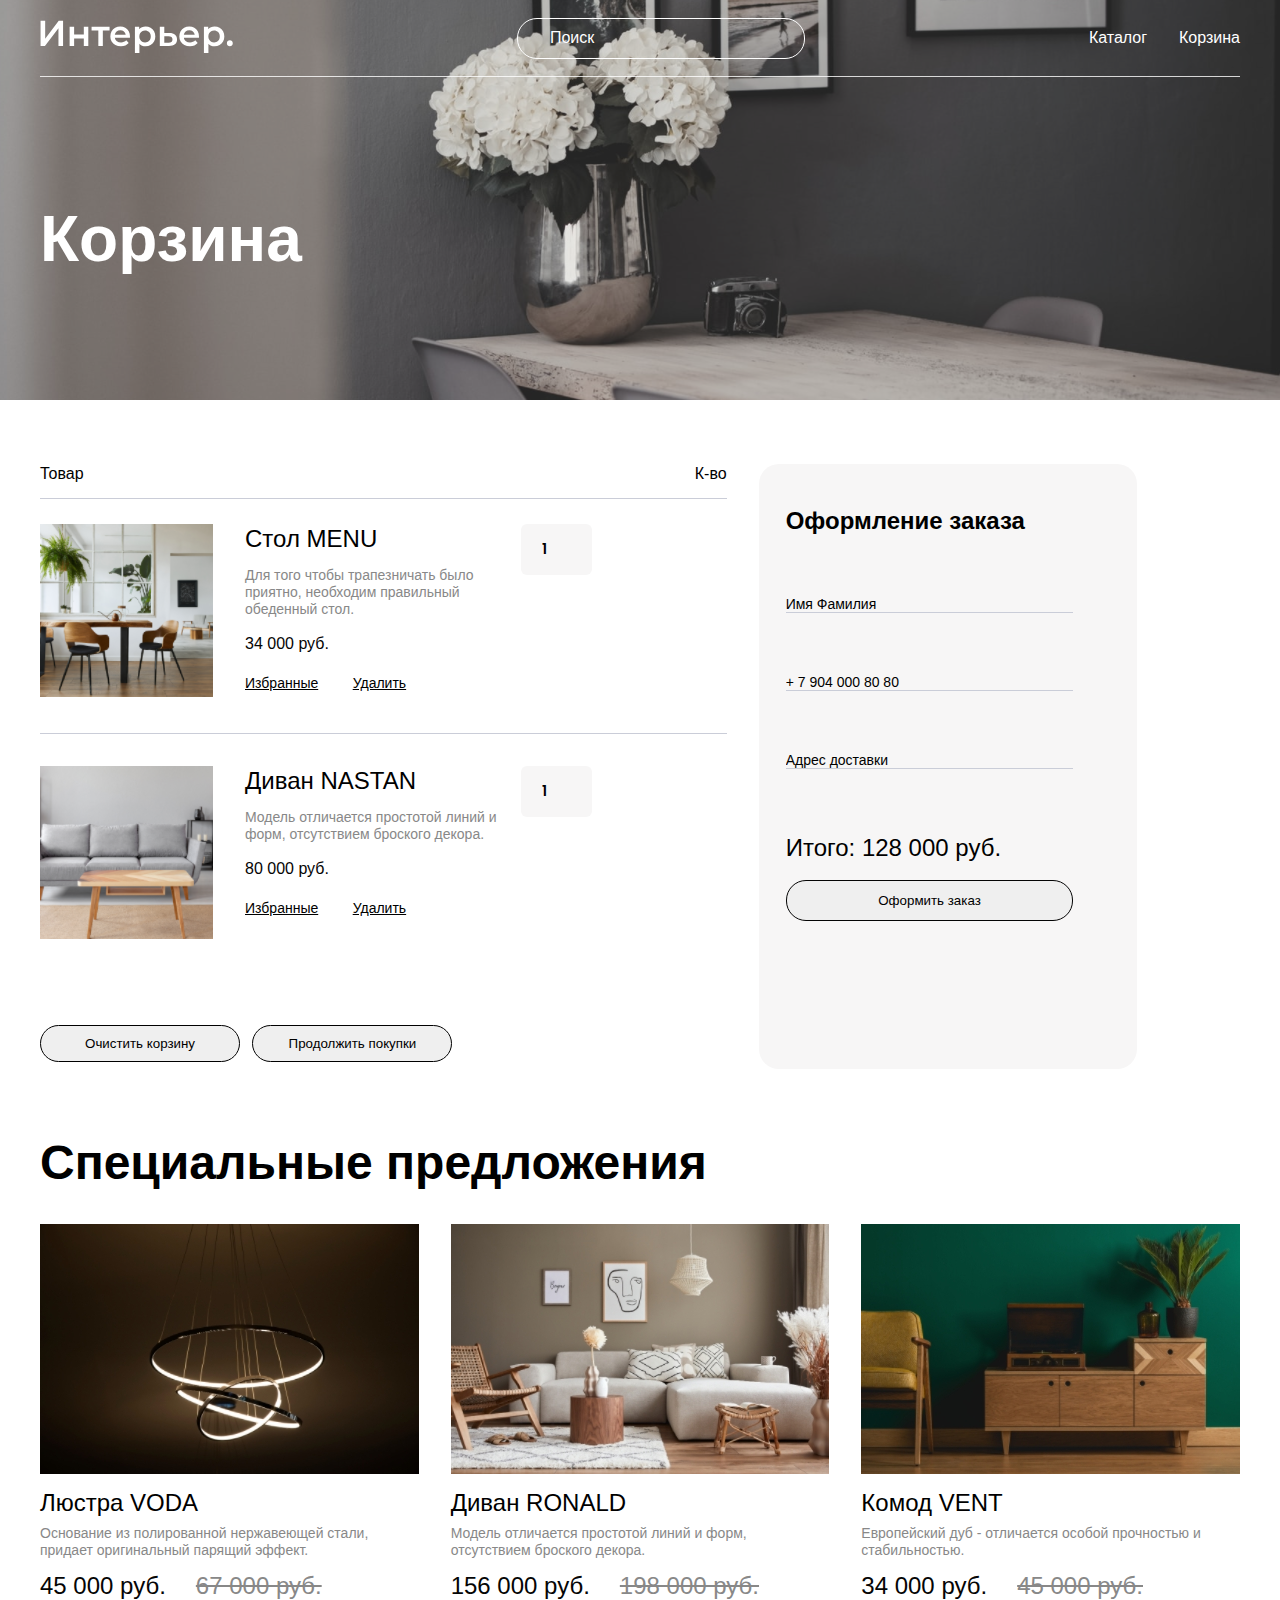
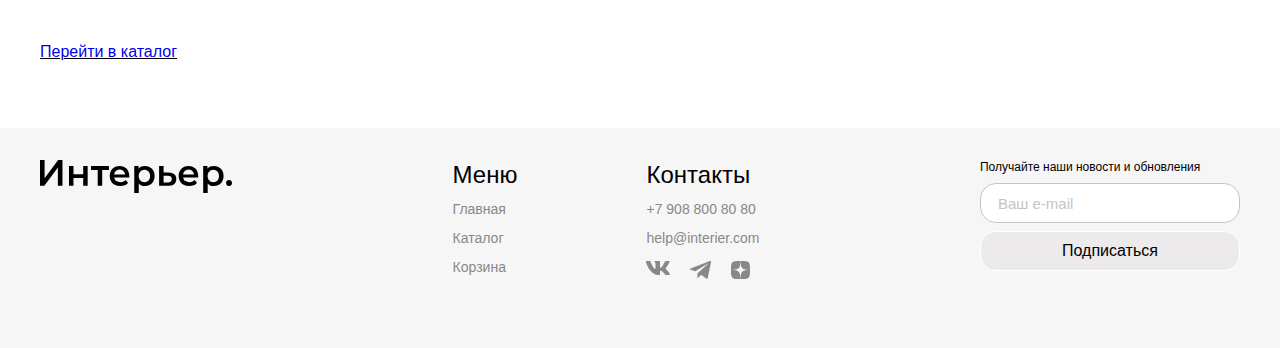
==== commit fa8135cc: "переделала на 1 грид и флексы, без колонок почти" ====
--- a/cart.html
+++ b/cart.html
@@ -39,43 +39,62 @@
 
     <div class="cart center">
 
-        <div class="cart__columns">
-            <div class="cart__column-name">Товар</div>
-            <div class="cart__column-name">К-во</div>
-        </div>
-
-        <a class="cart__product-img" href="#"><img src="img/cart_product1.png" alt="желтое кресло"></a>
-
-        <div class="cart__product-info">
-            <a class="cart__product-name" href="#">Стол MENU</a>
-            <p class="cart__product-text">Для того чтобы трапезничать было приятно, необходим правильный обеденный
-                стол.</p>
-            <span class="cart__product-price">34 000 руб.</span>
-            <div class="cart__link-box">
-                <a class="cart__product-link" href="#">Избранные</a>
-                <a class="cart__product-link" href="#">Удалить</a>
-            </div>
-        </div>
-
-        <input class="cart__product-input" value="1" type="number">
-
-        <a class="cart__product-img" href="#"><img src="img/cart_product2.png" alt="желтое кресло"></a>
-
-        <div class="cart__product-info">
-            <a class="cart__product-name" href="#">Диван NASTAN</a>
-            <p class="cart__product-text">Модель отличается простотой линий и форм, отсутствием броского декора. </p>
-            <span class="cart__product-price">80 000 руб.</span>
-            <div class="cart__link-box">
-                <a class="cart__product-link" href="#">Избранные</a>
-                <a class="cart__product-link" href="#">Удалить</a>
-            </div>
-        </div>
-
-        <input class="cart__product-input" value="1" type="number">
-
-        <div class="cart__button-box">
-            <button class="cart__button">Очистить корзину</button>
-            <button class="cart__button">Продолжить покупки</button>
+        <div class="cart__choice">
+            <div class="cart__columns">
+                <div class="cart__column-name">Товар</div>
+                <div class="cart__column-name">К-во</div>
+            </div>
+
+            <div class="cart__product-box">
+                <div class="cart__product">
+                    <a class="cart__product-img" href="#"><img src="img/cart_product1.png" alt="желтое кресло"></a>
+
+                    <div class="cart__product-info">
+                        <div>
+                            <a class="cart__product-name" href="#">Стол MENU</a>
+                            <p class="cart__product-text">Для того чтобы трапезничать было приятно, необходим правильный
+                                обеденный
+                                стол.</p>
+                            <span class="cart__product-price">34 000 руб.</span>
+                            <div class="cart__link-box">
+                                <a class="cart__product-link" href="#">Избранные</a>
+                                <a class="cart__product-link" href="#">Удалить</a>
+                            </div>
+                        </div>
+        
+                        <input class="cart__product-input" value="1" type="number">
+                    </div>
+    
+                    
+                </div>
+    
+                <div class="cart__product">
+                    <a class="cart__product-img" href="#"><img src="img/cart_product2.png" alt="желтое кресло"></a>
+
+                    <div class="cart__product-info">
+                        <div>
+                            <a class="cart__product-name" href="#">Диван NASTAN</a>
+                            <p class="cart__product-text">Модель отличается простотой линий и форм, отсутствием броского декора.
+                            </p>
+                            <span class="cart__product-price">80 000 руб.</span>
+                            <div class="cart__link-box">
+                                <a class="cart__product-link" href="#">Избранные</a>
+                                <a class="cart__product-link" href="#">Удалить</a>
+                            </div>
+                        </div>
+        
+                        <input class="cart__product-input" value="1" type="number">
+                    </div>
+
+    
+                   
+                </div>
+            </div>
+
+            <div class="cart__button-box">
+                <button class="cart__button">Очистить корзину</button>
+                <button class="cart__button">Продолжить покупки</button>
+            </div>
         </div>
 
         <form class="cart__form" action="#">
--- a/style.css
+++ b/style.css
@@ -389,22 +389,18 @@
   display: grid;
   background-color: #ffffff;
   grid-template-columns: repeat(12, 1fr);
-  grid-template-rows: auto auto auto auto;
   -moz-column-gap: 32px;
        column-gap: 32px;
   margin-top: 64px;
 }
 .cart__choice {
-  background-color: #491818;
+  grid-column: 1/8;
 }
 .cart__columns {
   display: flex;
   justify-content: space-between;
   align-items: end;
-  grid-column: 1/8;
   padding-bottom: 14px;
-  margin-bottom: 25px;
-  border-bottom: 0.5px solid rgb(202, 205, 216);
 }
 .cart__column-name {
   color: rgb(0, 0, 0);
@@ -412,12 +408,22 @@
   font-weight: 400;
   line-height: 20px;
 }
+.cart__product {
+  display: flex;
+  flex-direction: row;
+  gap: 32px;
+  border-top: 0.5px solid rgb(202, 205, 216);
+  padding-top: 32px;
+  padding-bottom: 32px;
+}
+.cart__product:first-child {
+  padding-top: 25px;
+}
 .cart__product-img {
-  grid-column: 1/3;
   width: 173px;
 }
 .cart__product-info {
-  grid-column: 3/6;
+  display: flex;
 }
 .cart__product-name {
   color: rgb(0, 0, 0);
@@ -432,12 +438,10 @@
   line-height: 17px;
   padding-top: 14px;
   padding-bottom: 16px;
-  padding-right: 32px;
+  max-width: 276px;
 }
 .cart__product-input {
-  align-self: start;
-  grid-column: 7/8;
-  width: 100%;
+  width: 71px;
   height: 51px;
   border-radius: 6px;
   border: none;
@@ -469,7 +473,6 @@
   padding-right: 30px;
 }
 .cart__button-box {
-  grid-column: 1/6;
   margin-top: 50px;
 }
 .cart__button {
@@ -482,7 +485,6 @@
 }
 .cart__form {
   grid-column: 8/12;
-  grid-row: 1/5;
   display: flex;
   flex-direction: column;
   padding-top: 42px;
